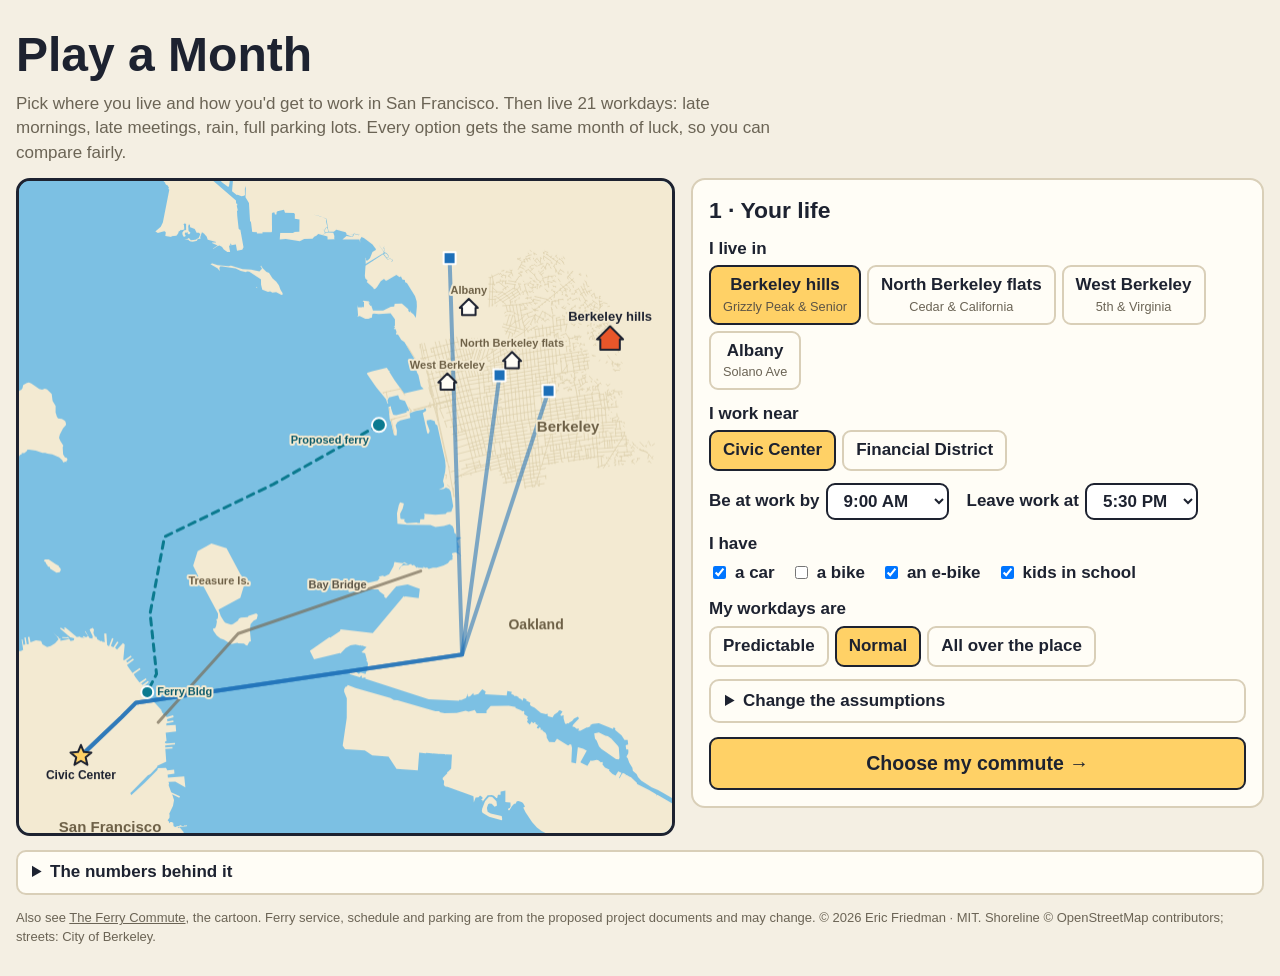
==== play.html @ 8eaa1027 "Add Play a Month: interactive commute game (play.html) Co-Authored-By: Claude Opus 5.5 <noreply@anth" ====
<!doctype html>
<html lang="en">
<head>
<meta charset="utf-8">
<meta name="viewport" content="width=device-width, initial-scale=1">
<title>Play a Month: The Berkeley Commute Game</title>
<link rel="stylesheet" href="css/style.css">
<link rel="stylesheet" href="css/play.css">
</head>
<body>
<main class="play">
  <header class="ptitle">
    <h1>Play a Month</h1>
    <p>Pick where you live and how you'd get to work in San Francisco. Then live 21 workdays: late mornings, late meetings, rain, full parking lots. Every option gets the same month of luck, so you can compare fairly.</p>
  </header>

  <div class="playgrid">
    <div class="mapwrap">
      <canvas id="map" aria-label="Map of Berkeley and San Francisco. Tap a house to choose where you live."></canvas>
      <div id="hudbar" hidden>
        <span id="hDay">Day 1</span>
        <span id="hCost">$0</span>
        <span id="hHours">0 h</span>
        <span id="hLate">0 late</span>
        <span id="hBad"></span>
      </div>
    </div>

    <div class="panel">
      <!-- STEP 1: your life -->
      <section id="setup">
        <h2>1 · Your life</h2>
        <div class="field"><span class="flabel">I live in</span><div class="seg" id="homeSeg"></div></div>
        <div class="field"><span class="flabel">I work near</span><div class="seg" id="destSeg"></div></div>
        <div class="field row2">
          <label>Be at work by <select id="arrive"></select></label>
          <label>Leave work at <select id="leave"></select></label>
        </div>
        <div class="field"><span class="flabel">I have</span>
          <div class="checks">
            <label><input type="checkbox" id="hasCar"> a car</label>
            <label><input type="checkbox" id="hasBike"> a bike</label>
            <label><input type="checkbox" id="hasEbike"> an e-bike</label>
            <label><input type="checkbox" id="kids"> kids in school</label>
          </div>
        </div>
        <div class="field"><span class="flabel">My workdays are</span><div class="seg" id="schedSeg"></div></div>
        <details class="tweaks">
          <summary>Change the assumptions</summary>
          <label>Ferry parking, per day <output id="feeOut"></output><input type="range" id="fee" min="0" max="25" step="1"></label>
          <label>Ferry lot is usually full by <select id="fill"></select></label>
          <label>An hour of my time is worth <output id="votOut"></output><input type="range" id="vot" min="0" max="75" step="5"></label>
          <label><input type="checkbox" id="rainLyft"> When it rains, I take a Lyft instead of biking</label>
        </details>
        <button id="toPick" class="big">Choose my commute →</button>
      </section>

      <!-- STEP 2: pick a strategy -->
      <section id="pick" hidden>
        <h2>2 · How will you get there?</h2>
        <p class="note">Times and costs below are for a day when nothing goes wrong. Ferry options use the <b>proposed</b> Berkeley ferry, which doesn't run yet.</p>
        <div id="cards"></div>
        <button id="backSetup" class="ghost">← Change my life</button>
      </section>

      <!-- STEP 3: the month -->
      <section id="month" hidden>
        <h2 id="mTitle">3 · Your month</h2>
        <div id="cal" aria-label="The month, one square per workday"></div>
        <div id="dayCard" aria-live="polite"></div>
        <div class="mctl">
          <button id="mPlay">❚❚ Pause</button>
          <label>Speed <select id="mSpeed"><option value="0.5">½×</option><option value="1" selected>1×</option><option value="2">2×</option><option value="4">4×</option></select></label>
          <button id="mSkip">Skip to the results →</button>
        </div>
      </section>

      <!-- STEP 4: results -->
      <section id="results" hidden>
        <h2>4 · How the month went</h2>
        <div id="verdict"></div>
        <div id="board"></div>
        <p class="note">Tap any row to replay <b>the same month</b> with that option.</p>
        <div class="rbtns">
          <button id="newMonth">🎲 New month, new luck</button>
          <button id="again" class="ghost">← Change my life</button>
        </div>
      </section>
    </div>
  </div>

  <details>
    <summary>The numbers behind it</summary>
    <div id="assump"></div>
  </details>
  <p class="foot">Also see <a href="https://ericdf.github.io/berkeley-ferry-commute/">The Ferry Commute</a>, the cartoon. Ferry service, schedule and parking are from the proposed project documents and may change. © 2026 Eric Friedman · MIT. Shoreline © OpenStreetMap contributors; streets: City of Berkeley.</p>
</main>
<script src="js/geo.js"></script>
<script src="js/play-config.js"></script>
<script src="js/play-sim.js"></script>
<script src="js/play-ui.js"></script>
</body>
</html>
---- css/style.css ----
:root {
  --bg: #f4efe3;
  --ink: #1d2230;
  --panel: #fffdf6;
  --accent: #e8562a;
  --muted: #6b6455;
  --line: #d9cfb8;
}
@media (prefers-color-scheme: dark) {
  :root { --bg: #161a24; --ink: #eef0f5; --panel: #222838; --muted: #a9b0c0; --line: #39415a; }
}
* { box-sizing: border-box; }
body {
  margin: 0;
  background: var(--bg);
  color: var(--ink);
  font: 17px/1.45 "Avenir Next", "Segoe UI", "Helvetica Neue", Arial, sans-serif;
}
main { max-width: 1280px; margin: 0 auto; padding: 16px; overflow-x: hidden; }
main > * { min-width: 0; }
.stagewrap { min-width: 0; position: relative; border-radius: 14px; overflow: hidden; border: 3px solid var(--ink); background: #000; }
canvas { display: block; width: 100%; aspect-ratio: 16 / 9; }

#hud { position: absolute; top: 10px; right: 10px; display: flex; flex-direction: column; align-items: flex-end; gap: 6px; pointer-events: none; }
#clock {
  font: 800 clamp(20px, 3.4vw, 42px)/1 ui-monospace, "SF Mono", Menlo, Consolas, monospace;
  background: #0d0f14; color: #7CFF8A; padding: 8px 14px; border-radius: 10px;
  border: 3px solid #fff; letter-spacing: 0.04em; text-shadow: 0 0 8px rgba(124,255,138,0.6);
}
#jump { background: #ffd166; color: #1d2230; font-weight: 900; font-size: clamp(14px, 2vw, 22px); padding: 4px 10px; border-radius: 8px; border: 3px solid #1d2230; }

#card {
  position: absolute; left: 3%; top: 6%; width: min(560px, 60%); max-height: 88%; overflow: auto;
  background: rgba(255, 253, 246, 0.97); color: #1d2230; border: 4px solid #1d2230; border-radius: 16px;
  padding: 14px 20px; font-size: clamp(12px, 1.45vw, 17px); box-shadow: 6px 6px 0 rgba(0,0,0,0.25);
}
#card h2 { margin: 0 0 6px; font-size: 1.6em; }
#card h3 { margin: 10px 0 2px; font-size: 1.05em; color: #a8401e; }
#card .row { display: flex; justify-content: space-between; gap: 12px; border-bottom: 1px dotted #c9bea4; padding: 2px 0; }
#card .row b { white-space: nowrap; }
#card .row.big { font-size: 1.25em; border-bottom: 2px solid #1d2230; }
#card .row.sub { color: #5b1a9a; font-size: 1.1em; }
#card .row.cold b { color: #1d6fb8; }
#card .def { margin: 6px 0 0; font-size: 0.9em; color: #5c5446; }
#card .sep { height: 8px; }

#splash {
  position: absolute; inset: 0; display: flex; flex-direction: column; align-items: center; justify-content: center; text-align: center;
  background: rgba(20, 24, 36, 0.72); color: #fff; padding: 16px;
}
#splash[hidden] { display: none; }
#splash h1 { margin: 0; font-size: clamp(28px, 6vw, 72px); }
#splash p { max-width: 640px; font-size: clamp(14px, 2vw, 20px); }
#splash button { font-size: clamp(18px, 2.4vw, 26px); padding: 12px 28px; }

#caption {
  min-height: 3.2em; margin: 10px 0 6px; padding: 10px 14px; background: var(--panel); border: 2px solid var(--line);
  border-radius: 10px; font-size: clamp(16px, 1.9vw, 22px); font-weight: 600;
}
#controls { display: flex; flex-wrap: wrap; gap: 8px; align-items: center; }
button, select {
  font: inherit; font-weight: 700; color: #1d2230; background: #ffd166; border: 2px solid #1d2230; border-radius: 9px;
  padding: 6px 12px; cursor: pointer;
}
button:hover { filter: brightness(1.05); }
button:focus-visible, select:focus-visible { outline: 3px solid var(--accent); outline-offset: 2px; }
select { background: #fff; }
label { font-weight: 700; display: flex; gap: 6px; align-items: center; }
#stime { margin-left: auto; font-variant-numeric: tabular-nums; color: var(--muted); }
#track { height: 12px; background: var(--line); border-radius: 6px; margin: 10px 0 6px; cursor: pointer; overflow: hidden; }
#bar { height: 100%; width: 0; background: var(--accent); }
#chapters { display: flex; gap: 4px; }
.chap { flex: 1 1 0; min-width: 0; padding: 4px 2px; font-size: 13px; background: var(--panel); color: var(--ink); border: 2px solid var(--line); overflow: hidden; text-overflow: ellipsis; white-space: nowrap; }
.chap.on { background: var(--accent); color: #fff; border-color: var(--ink); }
details { margin-top: 14px; background: var(--panel); border: 2px solid var(--line); border-radius: 10px; padding: 8px 14px; }
summary { font-weight: 800; cursor: pointer; }
table { border-collapse: collapse; width: 100%; margin-top: 8px; font-size: 15px; }
th, td { text-align: left; vertical-align: top; padding: 4px 8px; border-bottom: 1px solid var(--line); }
th { width: 34%; }
#transcript { font-size: 15px; padding-left: 1.4em; }
#transcript i { color: var(--muted); }

@media (max-width: 700px) {
  main { padding: 8px 16px; }
  .stagewrap { border-width: 2px; }
  /* the card moves below the picture so it never covers the route */
  #card { position: static; width: auto; max-height: none; border-radius: 0; border-width: 0 0 3px; box-shadow: none; font-size: 15px; }
  .stagewrap { display: flex; flex-direction: column; }
  /* the clock gets its own strip above the picture so it never covers the route */
  #hud { position: static; order: -1; flex-direction: row-reverse; justify-content: flex-start; align-items: center; padding: 6px; background: #0d0f14; }
  #clock { padding: 4px 8px; border-width: 2px; }
  .chap { font-size: 11px; flex-grow: 1 !important; }
  #card .row { flex-wrap: wrap; }
  #card .row b { white-space: normal; margin-left: auto; text-align: right; }
  #stime { width: 100%; margin-left: 0; }
}
---- css/play.css ----
/* Play a Month — layered on css/style.css (same palette and buttons) */
.play .ptitle h1 { margin: 4px 0 2px; font-size: clamp(28px, 5vw, 48px); }
.play .ptitle p { margin: 0 0 12px; max-width: 760px; color: var(--muted); }

.playgrid { display: grid; grid-template-columns: minmax(0, 1.15fr) minmax(0, 1fr); gap: 16px; align-items: start; }
@media (max-width: 860px) { .playgrid { grid-template-columns: 1fr; } }

.mapwrap { position: sticky; top: 8px; border: 3px solid var(--ink); border-radius: 14px; overflow: hidden; background: #7cc0e3; }
@media (max-width: 860px) { .mapwrap { position: relative; top: 0; } }
#map { display: block; width: 100%; aspect-ratio: 1 / 1; cursor: pointer; }
@media (max-width: 860px) { #map { aspect-ratio: 4 / 3; } }

#hudbar { display: flex; flex-wrap: wrap; gap: 6px 14px; padding: 8px 12px; background: #0d0f14; color: #7CFF8A;
  font: 700 clamp(14px, 1.8vw, 18px)/1.2 ui-monospace, "SF Mono", Menlo, Consolas, monospace; }
#hudbar[hidden] { display: none; }
#hBad { color: #ff8a7a; }

.panel { background: var(--panel); border: 2px solid var(--line); border-radius: 14px; padding: 12px 16px 16px; min-width: 0; }
.panel h2 { margin: 2px 0 10px; font-size: 1.35em; }
.panel section[hidden] { display: none; }

.field { margin: 0 0 12px; }
.flabel { display: block; font-weight: 800; margin-bottom: 4px; }
.row2 { display: flex; flex-wrap: wrap; gap: 8px 18px; }
.seg { display: flex; flex-wrap: wrap; gap: 6px; }
.seg button { background: var(--panel); color: var(--ink); border-color: var(--line); font-weight: 700; }
.seg button small { display: block; font-weight: 500; font-size: 0.75em; color: var(--muted); }
.seg button.on { background: #ffd166; color: #1d2230; border-color: #1d2230; }
.seg button.on small { color: #5c5446; }
.checks { display: flex; flex-wrap: wrap; gap: 6px 16px; }
.checks label, .tweaks label { font-weight: 600; }
.tweaks { margin: 4px 0 14px; }
.tweaks label { display: flex; flex-wrap: wrap; align-items: center; gap: 6px 10px; margin: 8px 0; }
.tweaks input[type=range] { flex: 1 1 160px; }
.tweaks output { font-weight: 800; min-width: 3.5em; }

button.big { font-size: 1.15em; padding: 10px 18px; width: 100%; }
button.ghost { background: transparent; color: var(--ink); border-color: var(--line); }
.note { color: var(--muted); font-size: 0.92em; margin: 0 0 10px; }

#cards { display: grid; gap: 8px; margin-bottom: 12px; }
.scard { display: grid; grid-template-columns: 1fr auto; gap: 2px 10px; text-align: left; width: 100%;
  background: #fff; color: #1d2230; border: 2px solid #1d2230; border-radius: 12px; padding: 10px 12px; }
.scard .sl { font-weight: 800; font-size: 1.05em; }
.scard .sm { color: #5c5446; font-weight: 600; font-size: 0.9em; }
.scard .sv { grid-row: 1 / span 2; grid-column: 2; align-self: center; font-weight: 800; text-align: right; font-size: 0.95em; }
.scard.ferry { border-left: 10px solid #0b7a8f; }
.scard.bart { border-left: 10px solid #1d6fb8; }
.scard.car { border-left: 10px solid #e8562a; }

#cal { display: grid; grid-template-columns: repeat(7, 1fr); gap: 4px; margin-bottom: 10px; }
#cal .dsq { aspect-ratio: 1.6 / 1; border-radius: 6px; border: 2px solid var(--line); background: transparent;
  font: 700 12px/1 ui-monospace, Menlo, monospace; display: flex; align-items: center; justify-content: center; color: var(--muted); padding: 0; }
#cal .dsq.ok { background: #bfe7c6; border-color: #2a9d4b; color: #1d4d27; }
#cal .dsq.meh { background: #ffe3a3; border-color: #c98a00; color: #6b4a00; }
#cal .dsq.bad { background: #ffc1b5; border-color: #c0392b; color: #7a1d12; }
#cal .dsq.now { outline: 3px solid var(--ink); outline-offset: 1px; }

#dayCard { min-height: 9.5em; background: #fff; color: #1d2230; border: 2px solid #1d2230; border-radius: 12px; padding: 8px 12px; margin-bottom: 10px; }
#dayCard h3 { margin: 2px 0 6px; font-size: 1.05em; }
#dayCard ul { list-style: none; margin: 0; padding: 0; font-size: 0.95em; }
#dayCard li { padding: 2px 0; display: grid; grid-template-columns: 5.2em 1fr; gap: 6px; }
#dayCard li time { font: 600 0.85em/1.6 ui-monospace, Menlo, monospace; color: #6b6455; }
#dayCard li.bad { color: #a8261a; font-weight: 700; }
#dayCard li.good { color: #1d6b33; }
#dayCard .dsum { margin-top: 6px; font-weight: 800; border-top: 1px dotted #c9bea4; padding-top: 4px; }
.mctl { display: flex; flex-wrap: wrap; gap: 8px; align-items: center; }

#verdict { font-size: 1.05em; margin-bottom: 10px; }
#verdict .vbig { font-size: 1.25em; font-weight: 800; display: block; margin-bottom: 4px; }
#board table { font-size: 14px; margin: 0 0 6px; }
#board th { width: auto; font-size: 12px; color: var(--muted); }
#board td, #board th { padding: 4px 6px; }
#board tr.row { cursor: pointer; }
#board tr.row:hover td { background: rgba(255, 209, 102, 0.25); }
#board tr.mine td { background: rgba(232, 86, 42, 0.14); font-weight: 800; }
#board .bar { height: 8px; border-radius: 4px; background: var(--accent); margin-top: 3px; }
#board .bar.t { background: #1d6fb8; }
#board .flag { color: #c0392b; font-weight: 800; white-space: nowrap; }
#board .num { text-align: right; white-space: nowrap; font-variant-numeric: tabular-nums; }
.rbtns { display: flex; flex-wrap: wrap; gap: 8px; }

#assump table { font-size: 14px; }
#assump td:first-child { width: 42%; font-weight: 700; }
#assump .tag { color: var(--muted); font-size: 0.85em; }
.foot { color: var(--muted); font-size: 13px; margin-top: 14px; }
.foot a { color: inherit; }

@media (max-width: 520px) {
  #board .hide-s { display: none; }
  #dayCard li { grid-template-columns: 4.6em 1fr; }
}
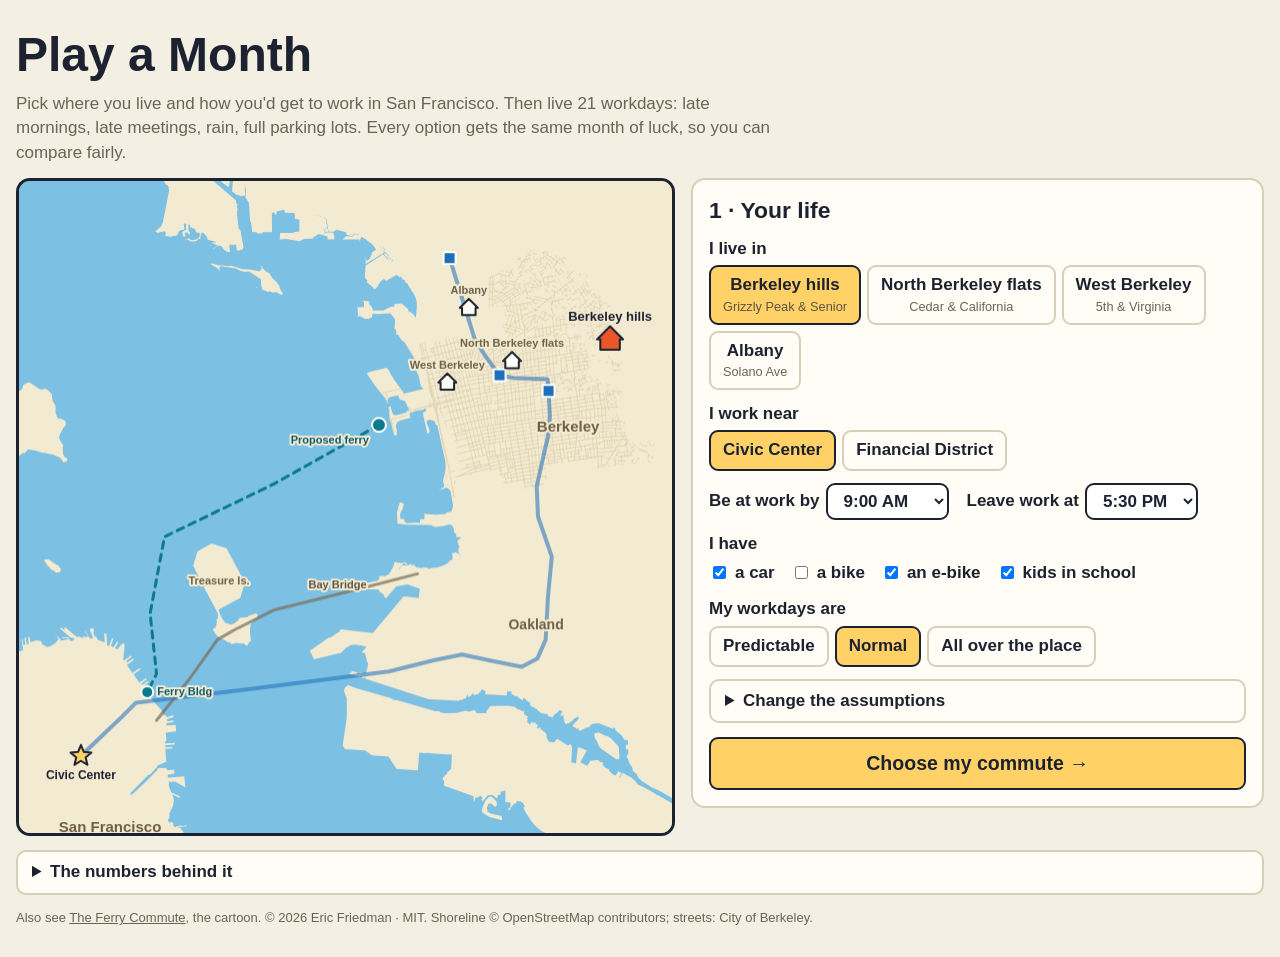
==== commit 13b59f17: "Play a Month: real map lines, $8 ferry parking, no footer disclaimer - Street routes on the City of " ====
--- a/play.html
+++ b/play.html
@@ -47,7 +47,6 @@
         <div class="field"><span class="flabel">My workdays are</span><div class="seg" id="schedSeg"></div></div>
         <details class="tweaks">
           <summary>Change the assumptions</summary>
-          <label>Ferry parking, per day <output id="feeOut"></output><input type="range" id="fee" min="0" max="25" step="1"></label>
           <label>Ferry lot is usually full by <select id="fill"></select></label>
           <label>An hour of my time is worth <output id="votOut"></output><input type="range" id="vot" min="0" max="75" step="5"></label>
           <label><input type="checkbox" id="rainLyft"> When it rains, I take a Lyft instead of biking</label>
@@ -93,9 +92,10 @@
     <summary>The numbers behind it</summary>
     <div id="assump"></div>
   </details>
-  <p class="foot">Also see <a href="https://ericdf.github.io/berkeley-ferry-commute/">The Ferry Commute</a>, the cartoon. Ferry service, schedule and parking are from the proposed project documents and may change. © 2026 Eric Friedman · MIT. Shoreline © OpenStreetMap contributors; streets: City of Berkeley.</p>
+  <p class="foot">Also see <a href="https://ericdf.github.io/berkeley-ferry-commute/">The Ferry Commute</a>, the cartoon. © 2026 Eric Friedman · MIT. Shoreline © OpenStreetMap contributors; streets: City of Berkeley.</p>
 </main>
 <script src="js/geo.js"></script>
+<script src="js/play-geo.js"></script>
 <script src="js/play-config.js"></script>
 <script src="js/play-sim.js"></script>
 <script src="js/play-ui.js"></script>
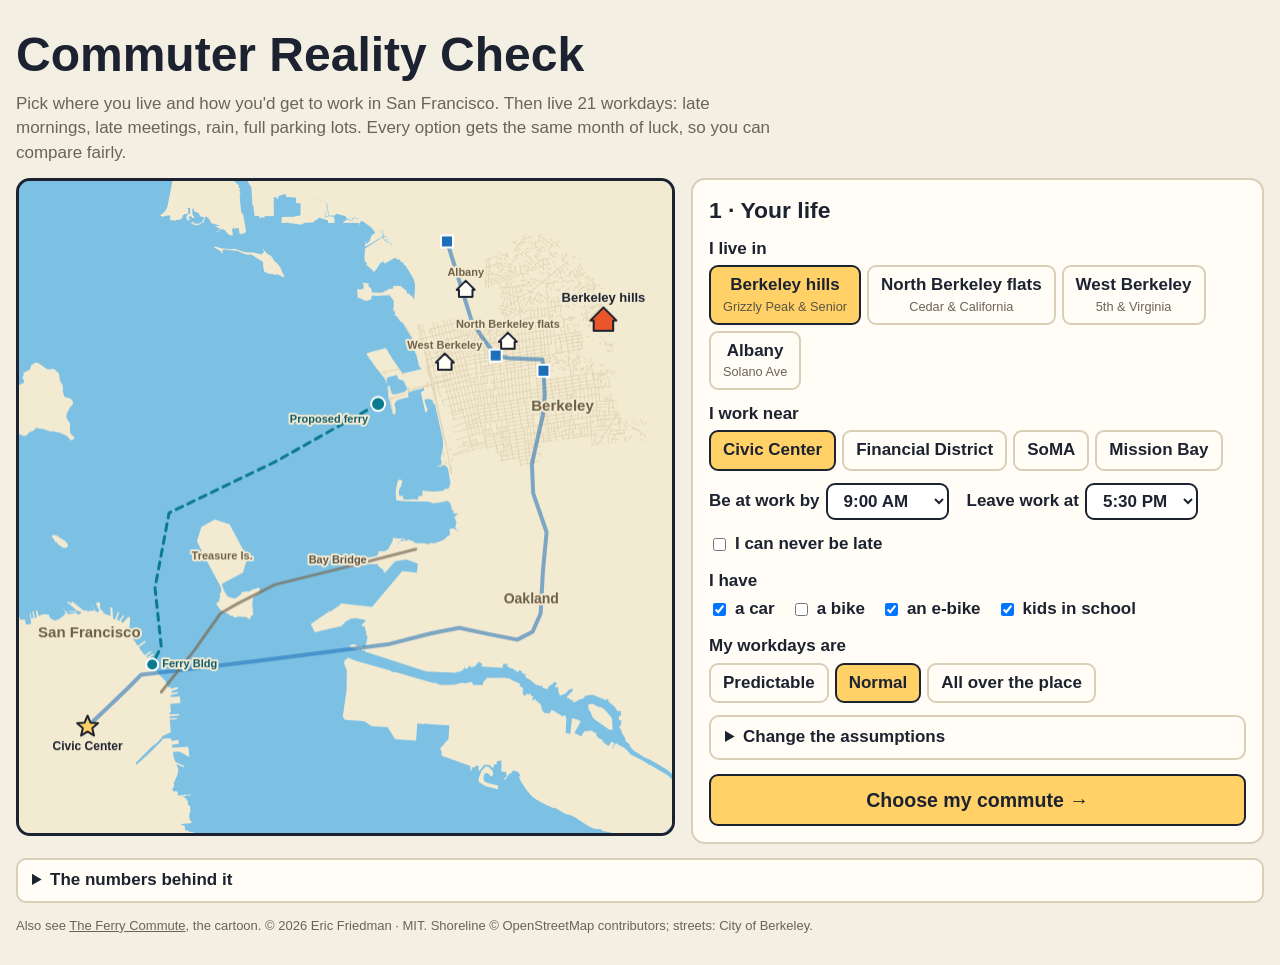
==== commit b38eb9b2: "Commuter Reality Check: Mission Bay, can't-be-late jobs, home times, walking - Rename Play a Month -" ====
--- a/play.html
+++ b/play.html
@@ -3,14 +3,14 @@
 <head>
 <meta charset="utf-8">
 <meta name="viewport" content="width=device-width, initial-scale=1">
-<title>Play a Month: The Berkeley Commute Game</title>
+<title>Commuter Reality Check</title>
 <link rel="stylesheet" href="css/style.css">
 <link rel="stylesheet" href="css/play.css">
 </head>
 <body>
 <main class="play">
   <header class="ptitle">
-    <h1>Play a Month</h1>
+    <h1>Commuter Reality Check</h1>
     <p>Pick where you live and how you'd get to work in San Francisco. Then live 21 workdays: late mornings, late meetings, rain, full parking lots. Every option gets the same month of luck, so you can compare fairly.</p>
   </header>
 
@@ -36,6 +36,7 @@
           <label>Be at work by <select id="arrive"></select></label>
           <label>Leave work at <select id="leave"></select></label>
         </div>
+        <div class="field"><label class="strict"><input type="checkbox" id="strict"> I can never be late</label></div>
         <div class="field"><span class="flabel">I have</span>
           <div class="checks">
             <label><input type="checkbox" id="hasCar"> a car</label>
--- a/css/play.css
+++ b/css/play.css
@@ -1,4 +1,4 @@
-/* Play a Month — layered on css/style.css (same palette and buttons) */
+/* Commuter Reality Check — layered on css/style.css (same palette and buttons) */
 .play .ptitle h1 { margin: 4px 0 2px; font-size: clamp(28px, 5vw, 48px); }
 .play .ptitle p { margin: 0 0 12px; max-width: 760px; color: var(--muted); }
 
@@ -68,6 +68,13 @@
 
 #verdict { font-size: 1.05em; margin-bottom: 10px; }
 #verdict .vbig { font-size: 1.25em; font-weight: 800; display: block; margin-bottom: 4px; }
+#verdict .vhome { font-size: 1.15em; display: block; margin-bottom: 6px; }
+#verdict .vhome b { font-size: 1.15em; color: #ffd166; }
+#verdict .vwalk { display: block; margin-bottom: 6px; font-size: 0.9em; opacity: 0.8; }
+#verdict .vlate { display: block; margin-bottom: 6px; color: #ff7a66; font-weight: 800; }
+#board .home { white-space: nowrap; font-variant-numeric: tabular-nums; }
+#board th .sub { font-weight: 600; font-size: 0.8em; opacity: 0.75; }
+label.strict { font-weight: 800; }
 #board table { font-size: 14px; margin: 0 0 6px; }
 #board th { width: auto; font-size: 12px; color: var(--muted); }
 #board td, #board th { padding: 4px 6px; }
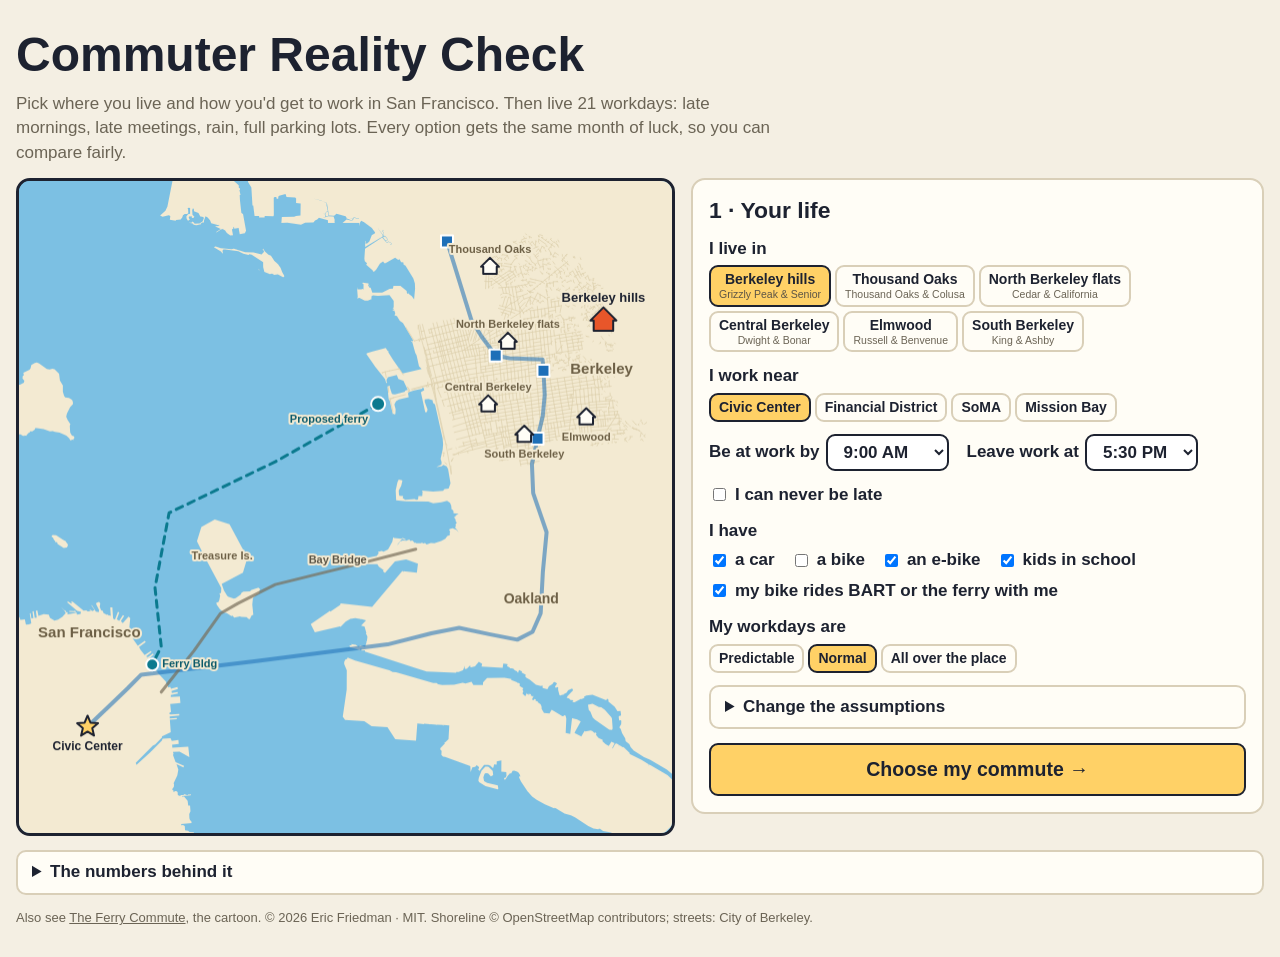
==== commit a9a43355: "Commuter Reality Check: six Berkeley homes, Drive -> BART with lot fill, bikes along, waiting time -" ====
--- a/play.html
+++ b/play.html
@@ -43,6 +43,7 @@
             <label><input type="checkbox" id="hasBike"> a bike</label>
             <label><input type="checkbox" id="hasEbike"> an e-bike</label>
             <label><input type="checkbox" id="kids"> kids in school</label>
+            <label><input type="checkbox" id="bikeAlong"> my bike rides BART or the ferry with me</label>
           </div>
         </div>
         <div class="field"><span class="flabel">My workdays are</span><div class="seg" id="schedSeg"></div></div>
--- a/css/play.css
+++ b/css/play.css
@@ -23,7 +23,8 @@
 .flabel { display: block; font-weight: 800; margin-bottom: 4px; }
 .row2 { display: flex; flex-wrap: wrap; gap: 8px 18px; }
 .seg { display: flex; flex-wrap: wrap; gap: 6px; }
-.seg button { background: var(--panel); color: var(--ink); border-color: var(--line); font-weight: 700; }
+.seg { gap: 4px; }
+.seg button { background: var(--panel); color: var(--ink); border-color: var(--line); font-weight: 700; font-size: 14px; padding: 4px 8px; line-height: 1.2; }
 .seg button small { display: block; font-weight: 500; font-size: 0.75em; color: var(--muted); }
 .seg button.on { background: #ffd166; color: #1d2230; border-color: #1d2230; }
 .seg button.on small { color: #5c5446; }
